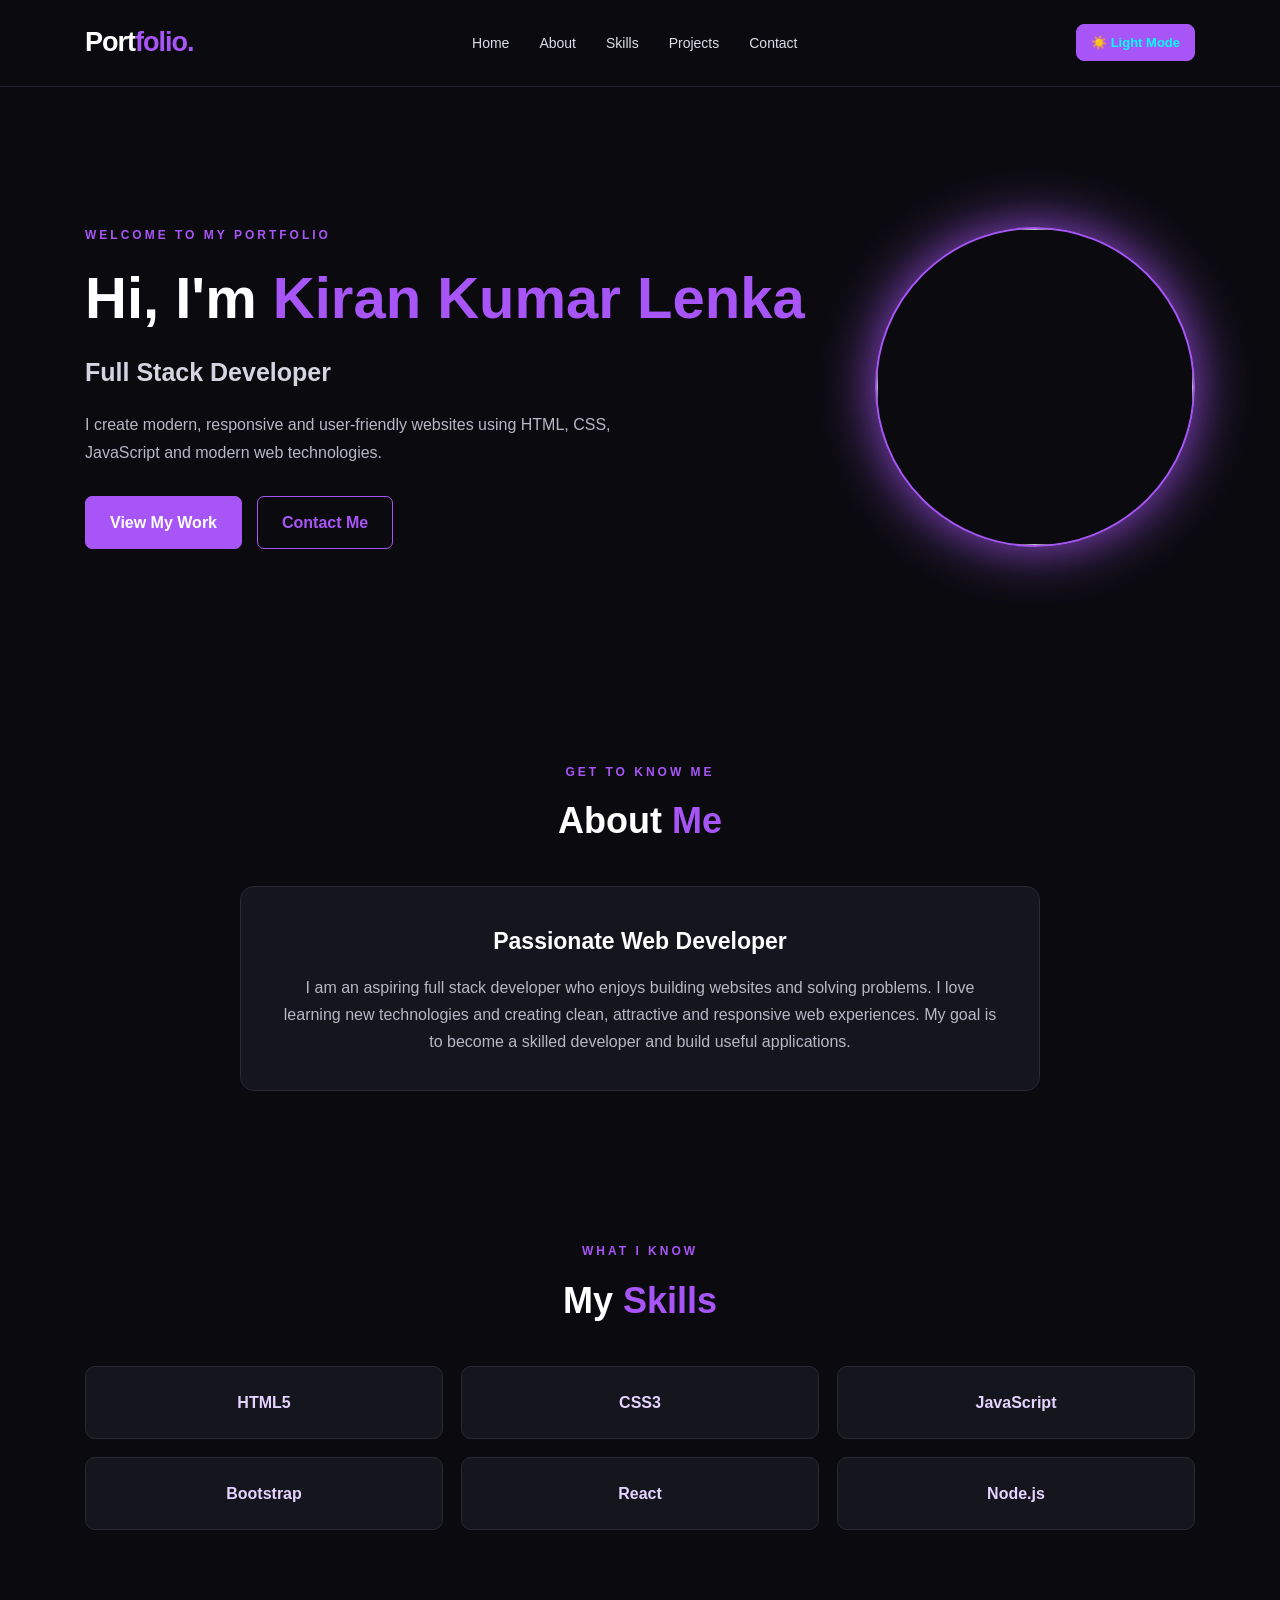
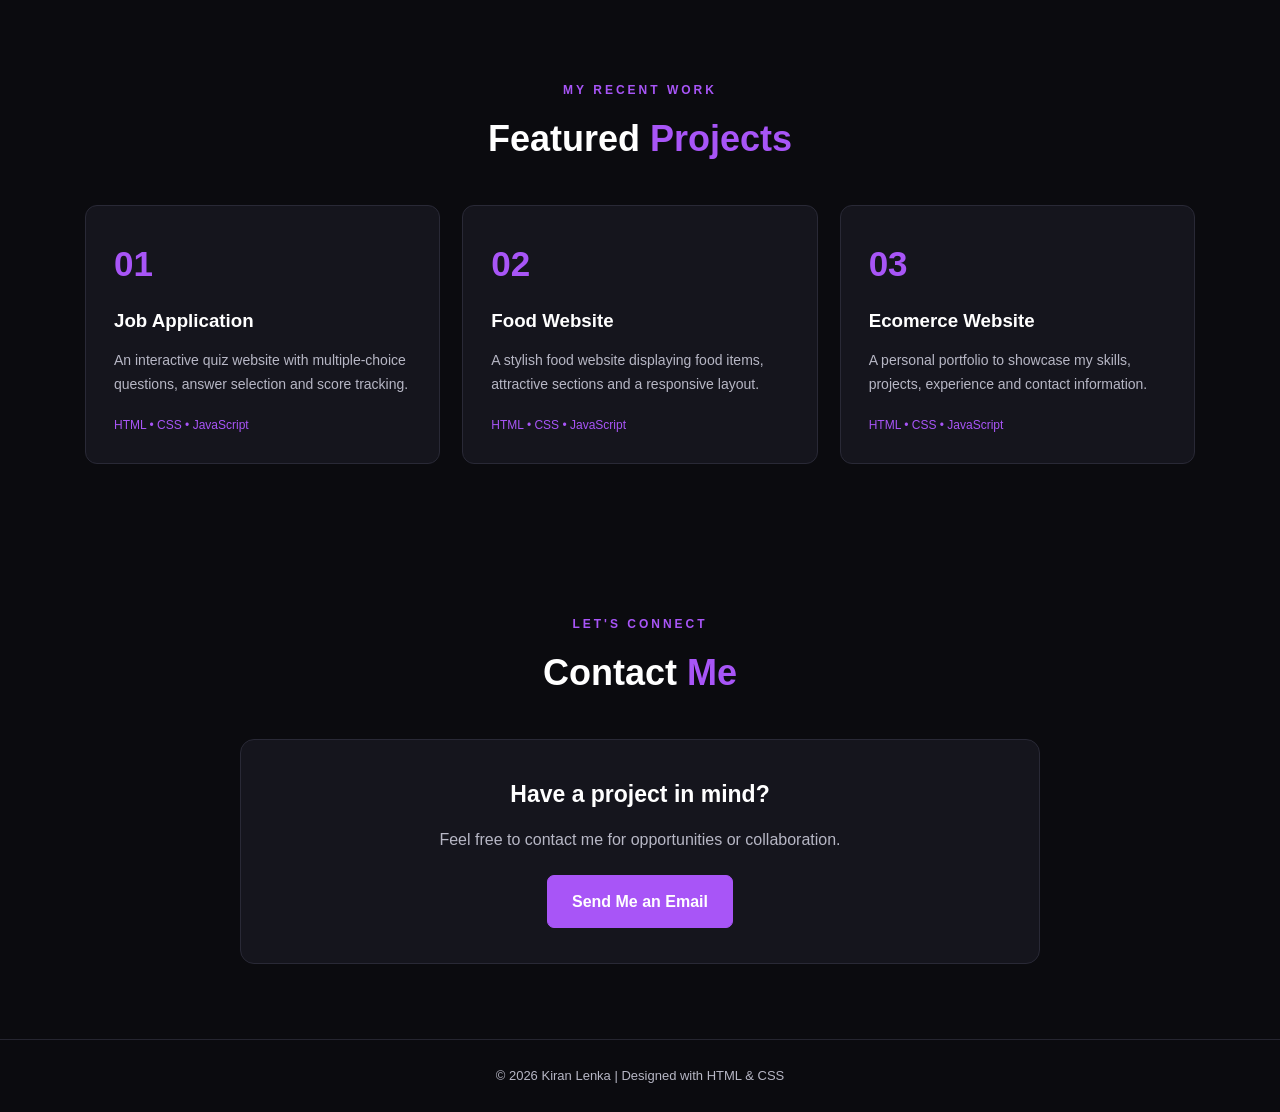
==== index.html @ eed83aa4 "Add files via upload" ====
<!DOCTYPE html>
<html lang="en">
<head>
    <meta charset="UTF-8">
    <meta name="viewport" content="width=device-width, initial-scale=1.0">
    <title>My Dark Portfolio</title>
    <link rel="stylesheet" href="portfolio.css">
</head>
<body>

    <!-- Navbar -->
    <header>

<nav class="navbar">
    <h2 class="logo">Port<span>folio.</span></h2>

    <ul class="nav-links">
        <li><a href="#home">Home</a></li>
        <li><a href="#about">About</a></li>
        <li><a href="#skills">Skills</a></li>
        <li><a href="#projects">Projects</a></li>
        <li><a href="#contact">Contact</a></li>
    </ul>

    <!-- Theme Toggle Button -->
    <button id="theme-toggle" class="theme-btn"
            aria-label="Switch to light mode">
        ☀️ Light Mode
    </button>
</nav>
    </header>

    <!-- Hero Section -->
    <section class="hero" id="home">
        <div class="hero-content">
            <p class="subtitle">WELCOME TO MY PORTFOLIO</p>

            <h1>Hi, I'm <span>Kiran Kumar Lenka</span></h1>

            <h2>Full Stack Developer</h2>

            <p class="description">
                I create modern, responsive and user-friendly
                websites using HTML, CSS, JavaScript and modern
                web technologies.
            </p>

            <div class="buttons">
                <a href="#projects" class="btn">View My Work</a>
                <a href="#contact" class="btn btn-outline">Contact Me</a>
            </div>
        </div>

        <div class="hero-image">        
                <img src="/online assigment/my dark img.png">
                </div>
            
        </div>
    </section>

    <!-- About Section -->
    <section class="section" id="about">
        <p class="section-subtitle">GET TO KNOW ME</p>
        <h2 class="section-title">About <span>Me</span></h2>

        <div class="about-card">
            <h3>Passionate Web Developer</h3>
            <p>
                I am an aspiring full stack developer who enjoys
                building websites and solving problems. I love
                learning new technologies and creating clean,
                attractive and responsive web experiences.
                My goal is to become a skilled developer and
                build useful applications.
            </p>
        </div>
    </section>

    <!-- Skills Section -->
    <section class="section" id="skills">
        <p class="section-subtitle">WHAT I KNOW</p>
        <h2 class="section-title">My <span>Skills</span></h2>

        <div class="skills-container">
            <div class="skill">HTML5</div>
            <div class="skill">CSS3</div>
            <div class="skill">JavaScript</div>
            <div class="skill">Bootstrap</div>
            <div class="skill">React</div>
            <div class="skill">Node.js</div>
        </div>
    </section>

    <!-- Projects Section -->
    <section class="section" id="projects">
        <p class="section-subtitle">MY RECENT WORK</p>
        <h2 class="section-title">Featured <span>Projects</span></h2>

        <div class="projects-container">

            <div class="project-card">
                <div class="project-number">01</div>
                <h3>Job Application</h3>
                <p>
                    An interactive quiz website with multiple-choice
                    questions, answer selection and score tracking.
                </p>
                <p class="tech">HTML • CSS • JavaScript</p></a>
            </div>

            <div class="project-card">
                <div class="project-number">02</div>
                <h3>Food Website</h3>
                <p>
                    A stylish food website displaying food items,
                    attractive sections and a responsive layout.
                </p>
                <p class="tech">HTML • CSS • JavaScript</p>
            </div>

       
            <a href="https://kiran0716.github.io/ecomerce" target="_blank" class="project-card">
                <div class="project-number">03</div>
                <h3>Ecomerce Website</h3>
                
                <p>
                    A personal portfolio to showcase my skills,
                    projects, experience and contact information.
                </p>
                <p class="tech">HTML • CSS • JavaScript </p></a>
                </div>

            </div>
    

        </div>
    </section>

    <!-- Contact Section -->
    <section class="section" id="contact">
        <p class="section-subtitle">LET'S CONNECT</p>
        <h2 class="section-title">Contact <span>Me</span></h2>

        <div class="contact-card">
            <h3>Have a project in mind?</h3>
            <p>Feel free to contact me for opportunities or collaboration.</p>

            <a href="mailto:yourmail@example.com" class="btn">
                Send Me an Email
            </a>
        </div>
    </section>

<script>
    const themeToggle = document.getElementById("theme-toggle");
    const body = document.body;

    // Load saved theme
    const savedTheme = localStorage.getItem("portfolio-theme");

    if (savedTheme === "light") {
        body.classList.add("light-mode");
    }

    // Update button text
    function updateThemeButton() {
        const isLight = body.classList.contains("light-mode");

        themeToggle.textContent = isLight
            ? "🌙 Dark Mode"
            : "☀️ Light Mode";

        themeToggle.setAttribute(
            "aria-label",
            isLight ? "Switch to dark mode" : "Switch to light mode"
        );
    }

    updateThemeButton();

    // Toggle theme on click
    themeToggle.addEventListener("click", function () {
        body.classList.toggle("light-mode");

        const theme = body.classList.contains("light-mode")
            ? "light"
            : "dark";

        localStorage.setItem("portfolio-theme", theme);

        updateThemeButton();
    });
</script>

    <!-- Footer -->
    <footer>
        <p>© 2026 Kiran Lenka | Designed with HTML & CSS</p>
    </footer>





    <!---live chat-->
    <!--Start of Tawk.to Script-->
<script type="text/javascript">
var Tawk_API=Tawk_API||{}, Tawk_LoadStart=new Date();
(function(){
var s1=document.createElement("script"),s0=document.getElementsByTagName("script")[0];
s1.async=true;
s1.src='https://embed.tawk.to/6ad1a7ea7238d234bfc8204c/1k51ffrlk';
s1.charset='UTF-8';
s1.setAttribute('crossorigin','*');
s0.parentNode.insertBefore(s1,s0);
})();
</script>
<!--End of Tawk.to Script-->

</body>
</html>
---- portfolio.css ----
* {
    margin: 0;
    padding: 0;
    box-sizing: border-box;
    scroll-behavior: smooth;
}

body {
    font-family: Arial, sans-serif;
    background: #0b0b0f;
    color: #ffffff;
    line-height: 1.7;
}
/* Theme Toggle Button */
.theme-btn {
    background: #a855f7;
    color: aqua;
    border: 1px solid #a855f7;
    padding: 10px 14px;
    border-radius: 8px;
    cursor: pointer;
    font-size: 13px;
    font-weight: bold;
    white-space: nowrap;
    transition: 0.3s;
}

.theme-btn:hover {
    background: #9333ea;
    transform: translateY(-2px);
}

/* Smooth Theme Transition */
body,
header,
.about-card,
.contact-card,
.skill,
.project-card {
    transition: background-color 0.3s ease,
                color 0.3s ease,
                border-color 0.3s ease;
}

/* Light Mode */
body.light-mode {
    background: aqua;
    color: #1e1e2f;
}

body.light-mode header {
    background: whitesmoke;
    border-bottom-color: #ddddE8;
}

body.light-mode .nav-links a {
    color: #333344;
}

body.light-mode .nav-links a:hover {
    color: #9333ea;
}

body.light-mode .hero h2 {
    color: #444455;
}

body.light-mode .description,
body.light-mode .about-card p,
body.light-mode .contact-card p,
body.light-mode .project-card p {
    color: #555566;
}

body.light-mode .about-card,
body.light-mode .contact-card,
body.light-mode .skill,
body.light-mode .project-card {
    background: #ffffff;
    border-color: #e0e0eb;
}

body.light-mode .skill {
    color: #7130b5;
}

body.light-mode .skill:hover {
    background: #f1e8fc;
    border-color: #a855f7;
}

body.light-mode .project-card:hover {
    border-color: #a855f7;
    box-shadow: 0 10px 30px #a855f722;
}

body.light-mode footer {
    border-top-color: #ddddE8;
    color: #555566;
}

/* Responsive Navbar */
@media (max-width: 768px) {
    .theme-btn {
        margin-top: 5px;
    }
}

/* Theme */
:root {
    --purple: #a855f7;
    --dark: #0b0b0f;
    --card: #15151d;
    --text: #b7b7c5;
}

/* Navbar */
header {
    background: #0b0b0f;
    border-bottom: 1px solid #252530;
    position: sticky;
    top: 0;
    z-index: 100;
}

.navbar {
    max-width: 1150px;
    margin: auto;
    padding: 20px;
    display: flex;
    justify-content: space-between;
    align-items: center;
}

.logo {
    font-size: 27px;
    letter-spacing: -1px;
}

.logo span,
.hero h1 span,
.section-title span {
    color: var(--purple);
}

.nav-links {
    display: flex;
    list-style: none;
    gap: 30px;
}

.nav-links a {
    color: #ddddE8;
    text-decoration: none;
    font-size: 14px;
    transition: 0.3s;
}

.nav-links a:hover {
    color: var(--purple);
}

/* Hero */
.hero {
    max-width: 1150px;
    min-height: 600px;
    margin: auto;
    padding: 80px 20px;
    display: flex;
    align-items: center;
    justify-content: space-between;
    gap: 50px;
}

.hero-content {
    flex: 1;
}

.subtitle,
.section-subtitle {
    color: var(--purple);
    font-size: 12px;
    font-weight: bold;
    letter-spacing: 3px;
}

.hero h1 {
    font-size: clamp(35px, 5vw, 58px);
    line-height: 1.2;
    margin: 18px 0;
}

.hero h2 {
    font-size: 25px;
    color: #d5d5e1;
    margin-bottom: 18px;
}

.description {
    color: var(--text);
    max-width: 530px;
    margin-bottom: 30px;
}

.buttons {
    display: flex;
    flex-wrap: wrap;
    gap: 15px;
}

.btn {
    display: inline-block;
    padding: 12px 24px;
    border-radius: 7px;
    background: var(--purple);
    color: white;
    text-decoration: none;
    font-weight: bold;
    border: 1px solid var(--purple);
    transition: 0.3s;
}

.btn:hover {
    background: #9333ea;
    transform: translateY(-3px);
}

.btn-outline {
    background: transparent;
    color: var(--purple);
}

.btn-outline:hover {
    background: var(--purple);
    color: white;
}

/* Hero graphic */
.hero-image {
 width: 320px;
 height: 320px;
 border-radius: 50%;
 overflow: hidden;
 border: 2px solid #a855f7;
 box-shadow: 0 0 55px rgba(168, 85, 247, 0.9);
}

.hero-image img{
    width: 100%;
    height: 100%;
    object-fit: cover;
    object-position: center;
    display: block;
}
/* Common Sections */
.section {
    max-width: 1150px;
    margin: auto;
    padding: 75px 20px;
    text-align: center;
}

.section-title {
    font-size: 36px;
    margin: 8px 0 35px;
}

.about-card,
.contact-card {
    background: var(--card);
    border: 1px solid #292936;
    border-radius: 14px;
    padding: 35px;
    max-width: 800px;
    margin: auto;
}

.about-card h3,
.contact-card h3 {
    font-size: 23px;
    margin-bottom: 12px;
}

.about-card p,
.contact-card p {
    color: var(--text);
}

.contact-card .btn {
    margin-top: 22px;
}

/* Skills */
.skills-container {
    display: grid;
    grid-template-columns: repeat(3, 1fr);
    gap: 18px;
}

.skill {
    padding: 22px;
    background: var(--card);
    border: 1px solid #292936;
    border-radius: 10px;
    color: #e5d4ff;
    font-weight: bold;
    transition: 0.3s;
}

.skill:hover {
    border-color: var(--purple);
    transform: translateY(-5px);
    background: #1e1529;
}

/* Projects */
.projects-container {
    display: grid;
    grid-template-columns: repeat(3, 1fr);
    gap: 22px;
    text-align: left;
}

.project-card {
    background: var(--card);
    border: 1px solid #292936;
    border-radius: 12px;
    padding: 28px;
    transition: 0.3s;
    text-decoration: none;
    
}

.project-card:hover {
    border-color: var(--purple);
    transform: translateY(-7px);
    box-shadow: 0 10px 30px #a855f71a;
}

.project-number {
    color: var(--purple);
    font-size: 35px;
    font-weight: bold;
    margin-bottom: 12px;
}

.project-card h3 {
    margin-bottom: 12px;
    color:white
}

.project-card p {
    color: var(--text);
    font-size: 14px;
}

.project-card .tech {
    color: var(--purple);
    margin-top: 18px;
    font-size: 12px;
}



/* Footer */
footer {
    border-top: 1px solid #252530;
    text-align: center;
    padding: 25px 15px;
    color: var(--text);
    font-size: 13px;
}

/* Responsive Design */
@media (max-width: 768px) {
    .navbar {
        flex-direction: column;
        gap: 15px;
    }

    .nav-links {
        justify-content: center;
        flex-wrap: wrap;
        gap: 15px;
    }

    .hero {
        flex-direction: column-reverse;
        text-align: center;
        padding-top: 50px;
    }

    .hero-image {
        flex-basis: auto;
    }

    .circle {
        width: 200px;
        height: 200px;
    }

    .code-icon {
        font-size: 65px;
    }

    .description {
        margin-left: auto;
        margin-right: auto;
    }

    .buttons {
        justify-content: center;
    }

    .skills-container {
        grid-template-columns: repeat(2, 1fr);
    }

    .projects-container {
        grid-template-columns: 1fr;
    }
}

@media (max-width: 400px) {
    .nav-links {
        gap: 10px;
    }

    .nav-links a {
        font-size: 12px;
    }

    .skills-container {
        grid-template-columns: 1fr;
    }

    .section-title {
        font-size: 30px;
    }
}
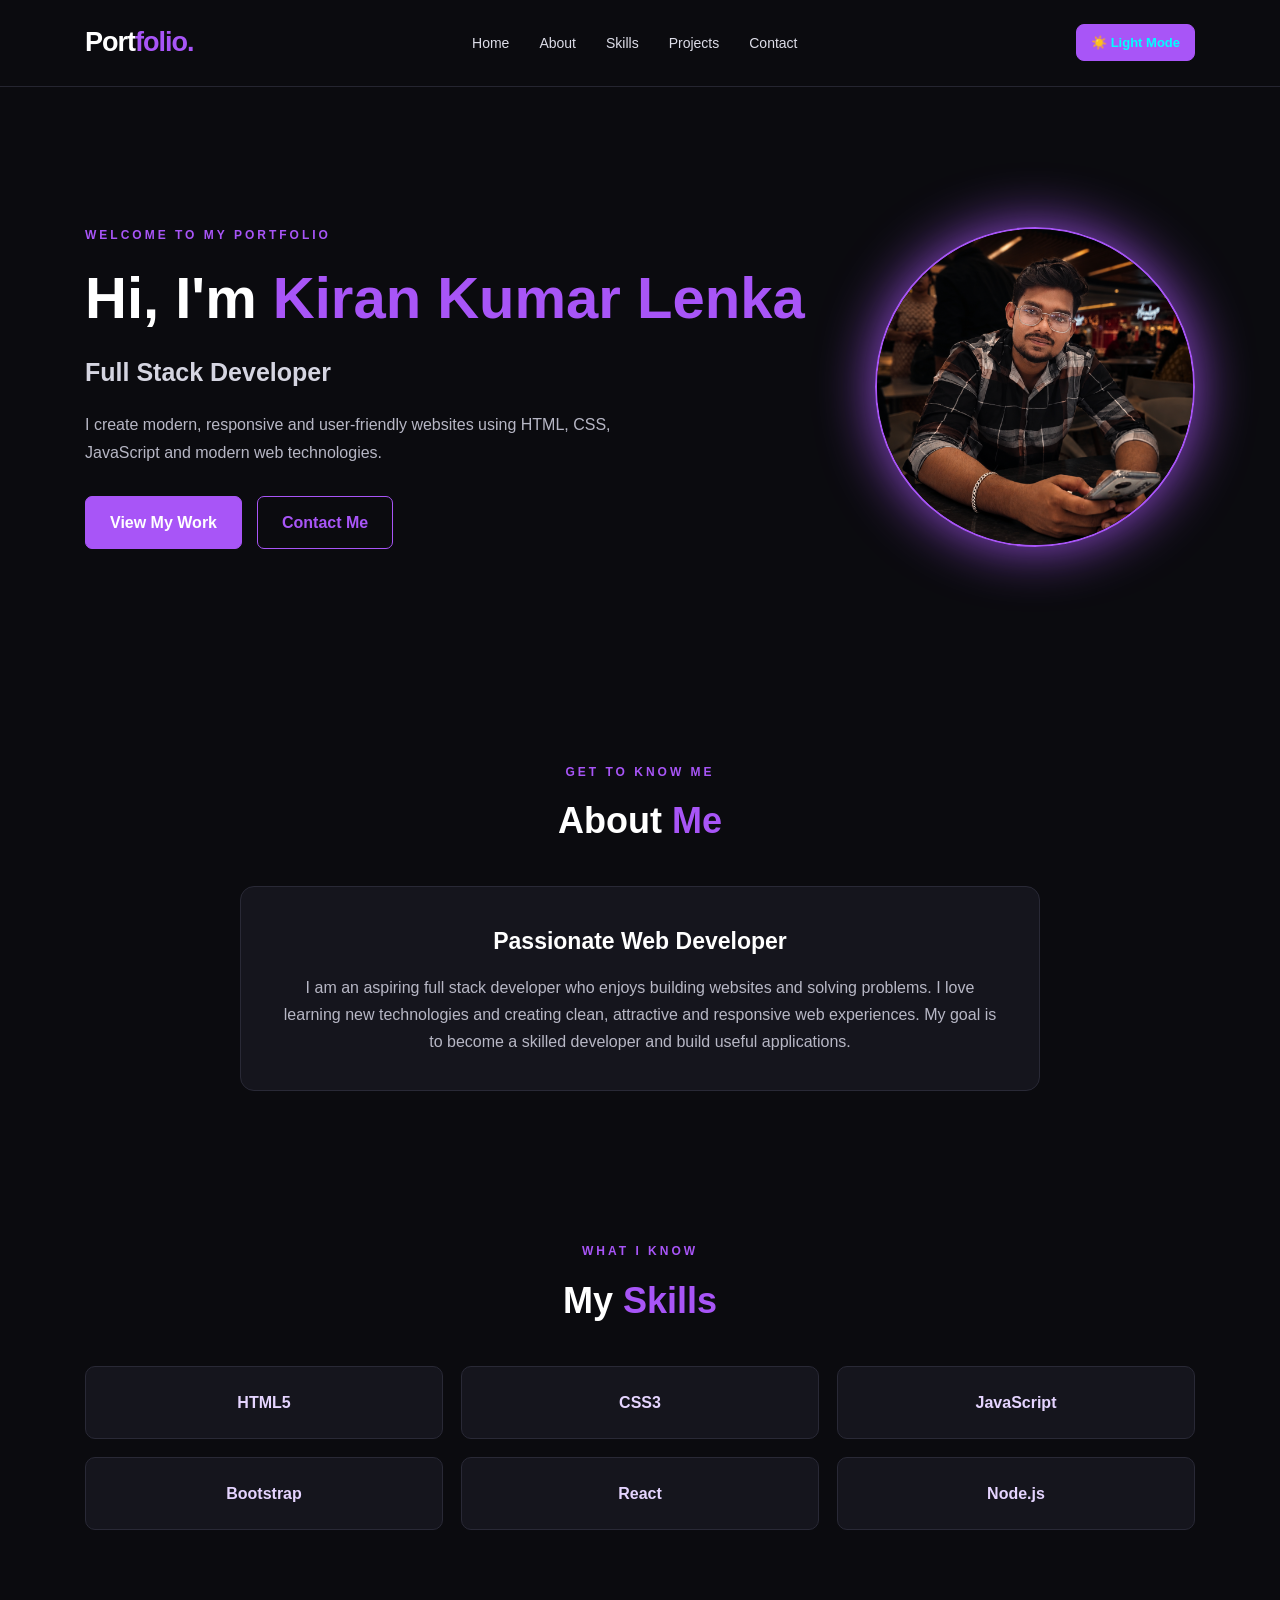
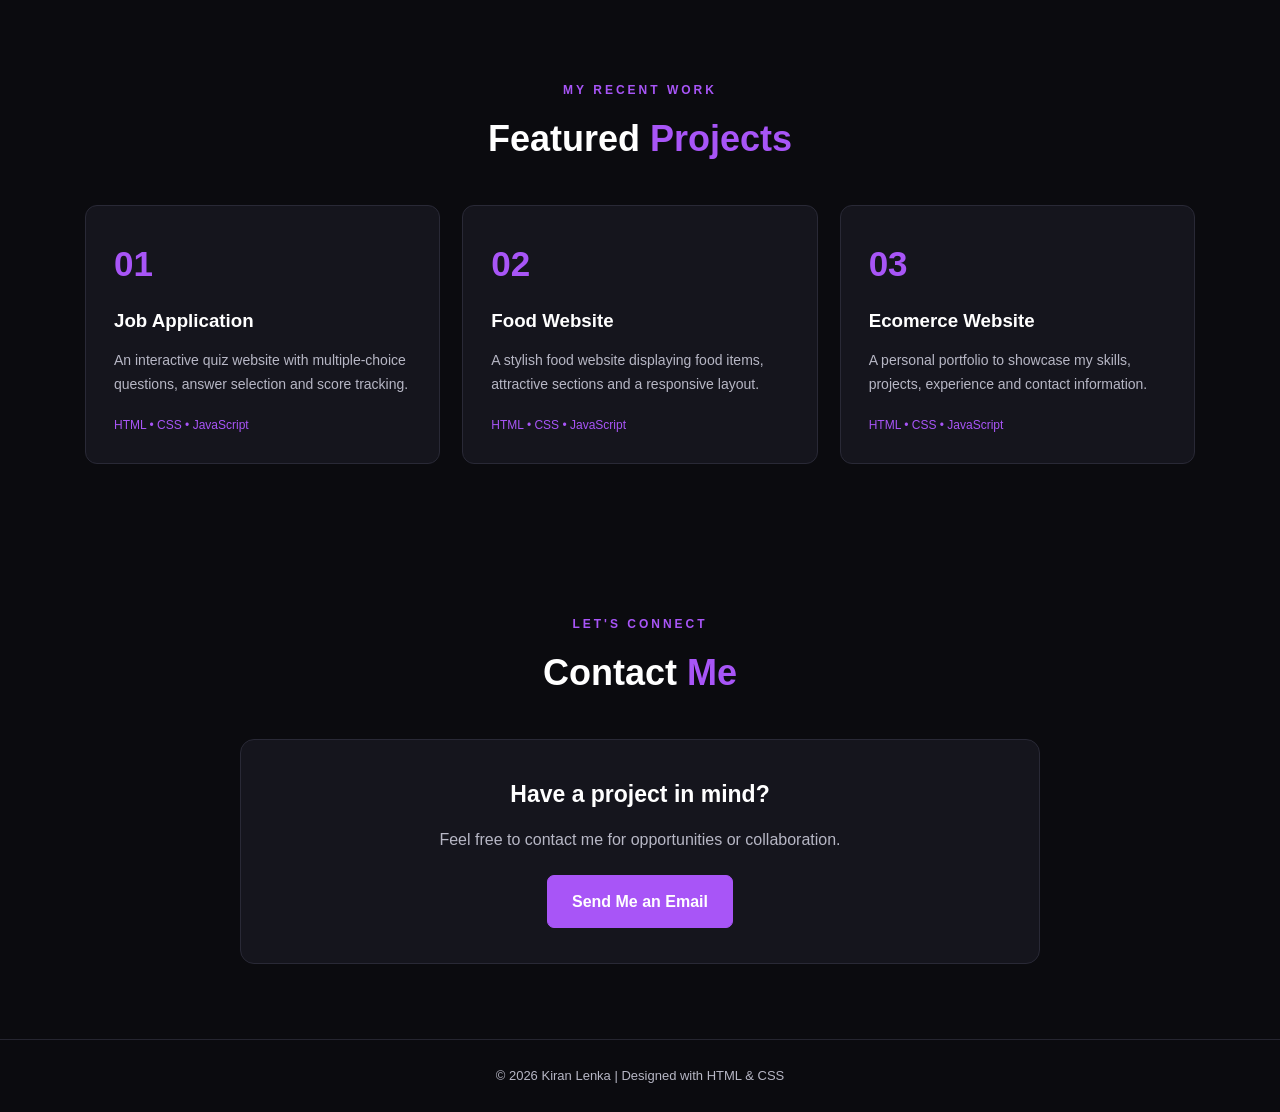
==== commit 12331e69: "Update index.html" ====
--- a/index.html
+++ b/index.html
@@ -53,7 +53,7 @@
         </div>
 
         <div class="hero-image">        
-                <img src="/online assigment/my dark img.png">
+                <img src="my dark img.png">
                 </div>
             
         </div>
@@ -218,4 +218,4 @@
 <!--End of Tawk.to Script-->
 
 </body>
-</html>+</html>
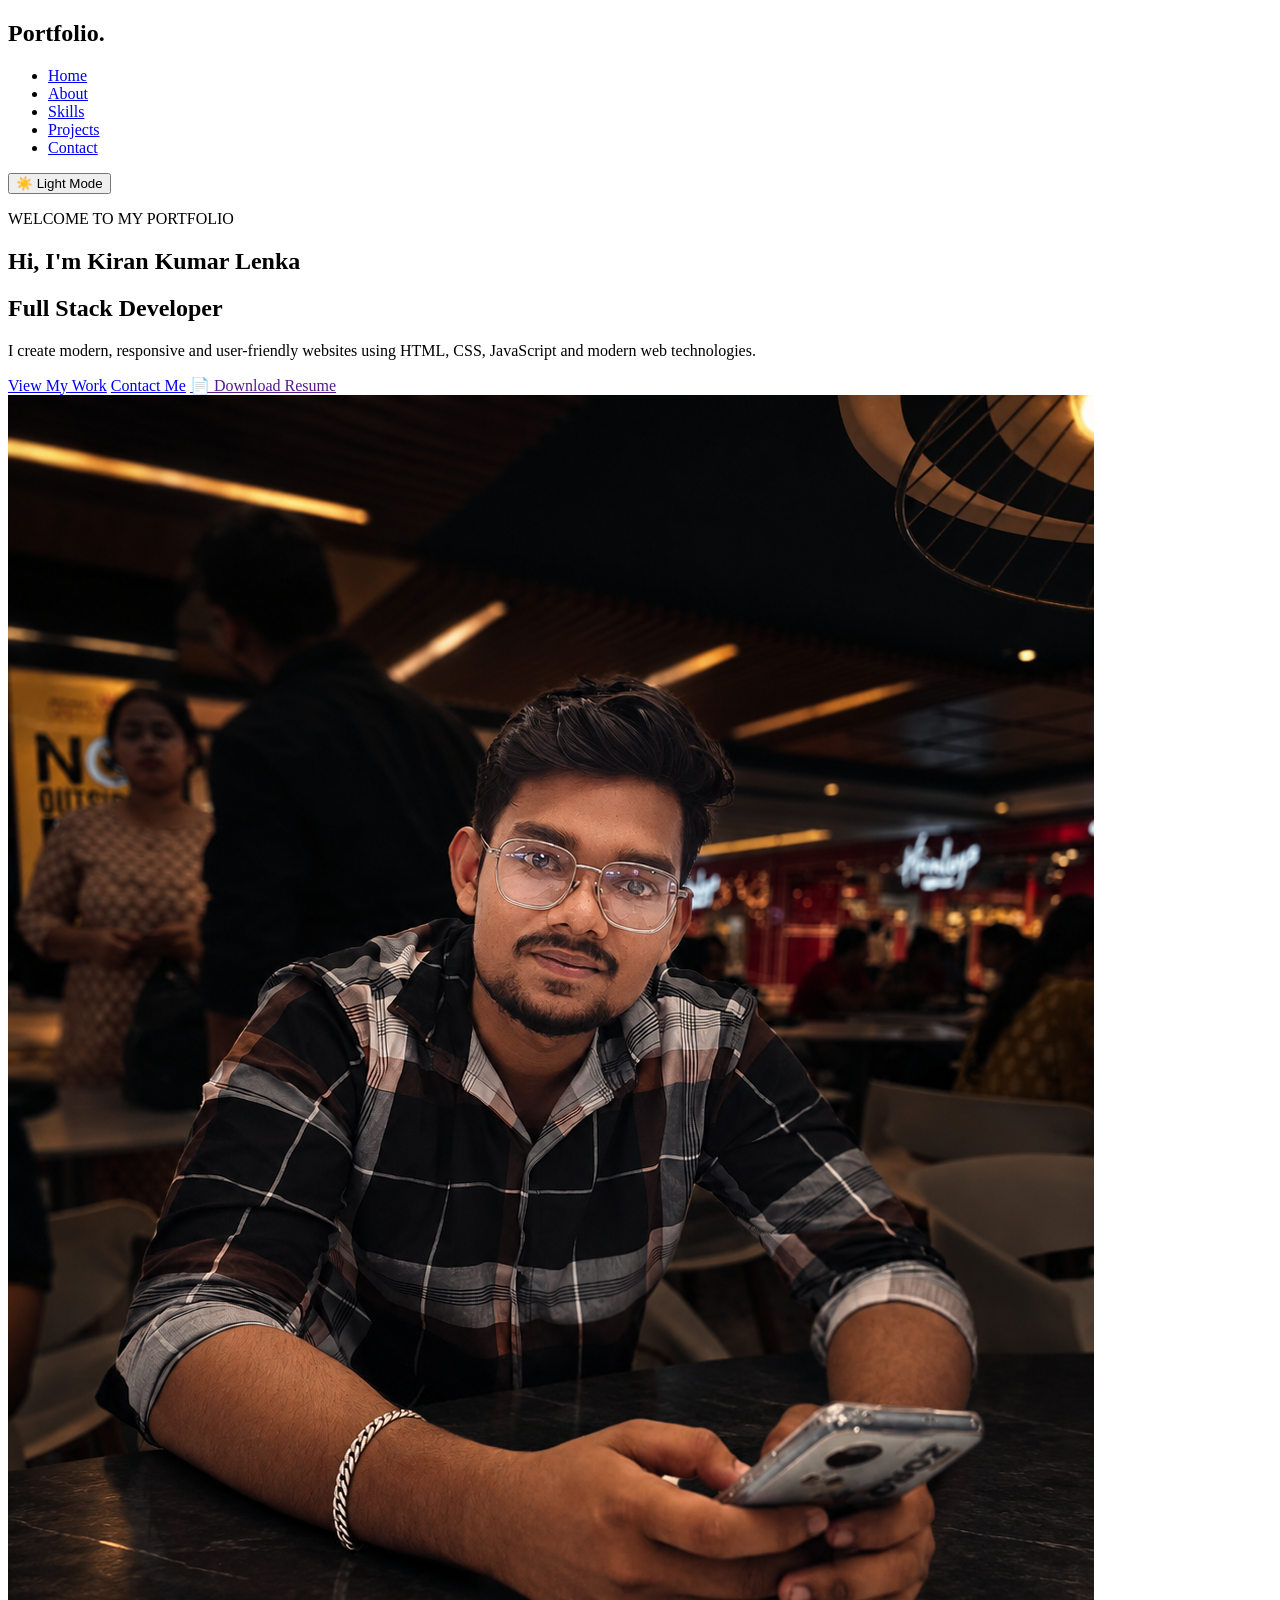
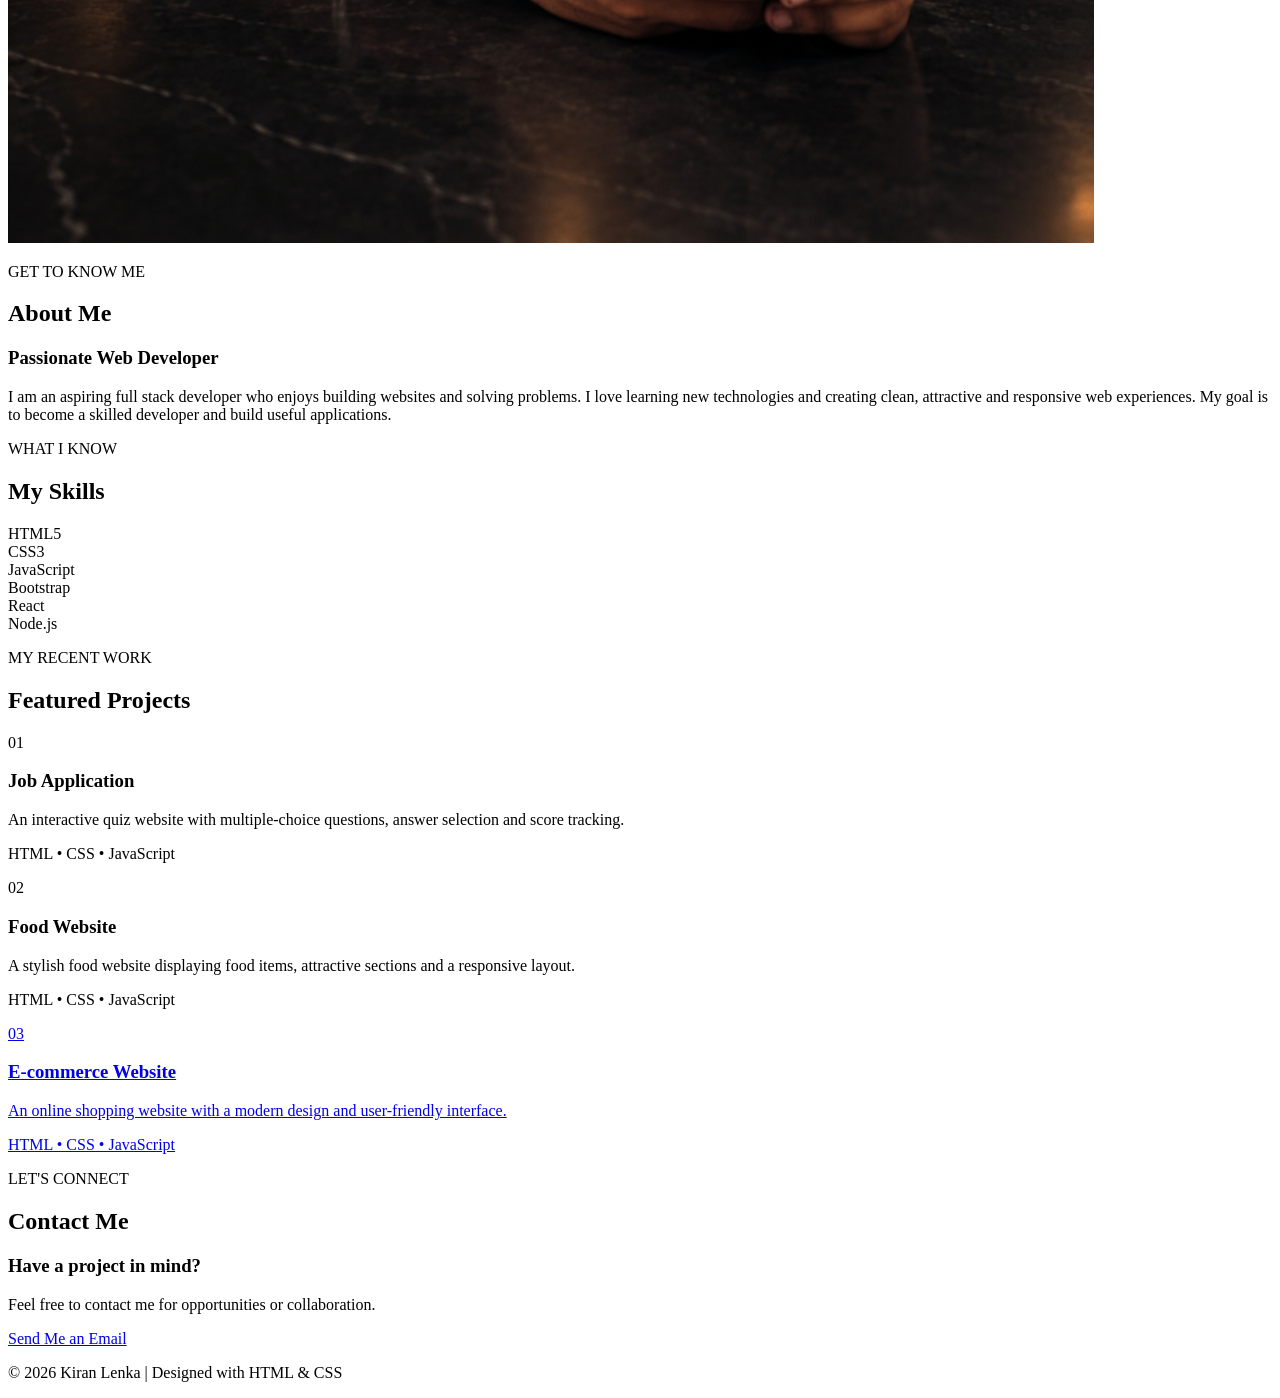
==== commit 50b9e6ce: "Update index.html add resume" ====
--- a/index.html
+++ b/index.html
@@ -5,30 +5,31 @@
     <meta charset="UTF-8">
     <meta name="viewport" content="width=device-width, initial-scale=1.0">
     <title>My Dark Portfolio</title>
-    <link rel="stylesheet" href="portfolio.css">
+
+    <link rel="stylesheet" href="styles.css">
+    <link rel="icon" href="my dark img.png">
 </head>
 <body>
 
     <!-- Navbar -->
     <header>
-
-<nav class="navbar">
-    <h2 class="logo">Port<span>folio.</span></h2>
-
-    <ul class="nav-links">
-        <li><a href="#home">Home</a></li>
-        <li><a href="#about">About</a></li>
-        <li><a href="#skills">Skills</a></li>
-        <li><a href="#projects">Projects</a></li>
-        <li><a href="#contact">Contact</a></li>
-    </ul>
-
-    <!-- Theme Toggle Button -->
-    <button id="theme-toggle" class="theme-btn"
-            aria-label="Switch to light mode">
-        ☀️ Light Mode
-    </button>
-</nav>
+        <nav class="navbar">
+            <h2 class="logo">Port<span>folio.</span></h2>
+
+            <ul class="nav-links">
+                <li><a href="#home">Home</a></li>
+                <li><a href="#about">About</a></li>
+                <li><a href="#skills">Skills</a></li>
+                <li><a href="#projects">Projects</a></li>
+                <li><a href="#contact">Contact</a></li>
+            </ul>
+
+            <!-- Theme Toggle Button -->
+            <button id="theme-toggle" class="theme-btn"
+                    aria-label="Switch to light mode">
+                ☀️ Light Mode
+            </button>
+        </nav>
     </header>
 
     <!-- Hero Section -->
@@ -48,14 +49,19 @@
 
             <div class="buttons">
                 <a href="#projects" class="btn">View My Work</a>
+
                 <a href="#contact" class="btn btn-outline">Contact Me</a>
+
+                <!-- Resume Download Button -->
+                <a href="" download="kiran update resume.pdf"
+                   class="btn resume-btn">
+                    📄 Download Resume
+                </a>
             </div>
         </div>
 
-        <div class="hero-image">        
-                <img src="my dark img.png">
-                </div>
-            
+        <div class="hero-image">
+            <img src="my dark img.png" alt="Kiran's Profile Photo">
         </div>
     </section>
 
@@ -99,6 +105,7 @@
 
         <div class="projects-container">
 
+            <!-- Project 1 -->
             <div class="project-card">
                 <div class="project-number">01</div>
                 <h3>Job Application</h3>
@@ -106,9 +113,10 @@
                     An interactive quiz website with multiple-choice
                     questions, answer selection and score tracking.
                 </p>
-                <p class="tech">HTML • CSS • JavaScript</p></a>
+                <p class="tech">HTML • CSS • JavaScript</p>
             </div>
 
+            <!-- Project 2 -->
             <div class="project-card">
                 <div class="project-number">02</div>
                 <h3>Food Website</h3>
@@ -119,20 +127,20 @@
                 <p class="tech">HTML • CSS • JavaScript</p>
             </div>
 
-       
-            <a href="https://kiran0716.github.io/ecomerce" target="_blank" class="project-card">
+            <!-- Project 3 -->
+            <a href="https://kiran0716.github.io/ecomerce"
+               target="_blank"
+               rel="noopener noreferrer"
+               class="project-card">
+
                 <div class="project-number">03</div>
-                <h3>Ecomerce Website</h3>
-                
+                <h3>E-commerce Website</h3>
                 <p>
-                    A personal portfolio to showcase my skills,
-                    projects, experience and contact information.
+                    An online shopping website with a modern design
+                    and user-friendly interface.
                 </p>
-                <p class="tech">HTML • CSS • JavaScript </p></a>
-                </div>
-
-            </div>
-    
+                <p class="tech">HTML • CSS • JavaScript</p>
+            </a>
 
         </div>
     </section>
@@ -152,70 +160,70 @@
         </div>
     </section>
 
-<script>
-    const themeToggle = document.getElementById("theme-toggle");
-    const body = document.body;
-
-    // Load saved theme
-    const savedTheme = localStorage.getItem("portfolio-theme");
-
-    if (savedTheme === "light") {
-        body.classList.add("light-mode");
-    }
-
-    // Update button text
-    function updateThemeButton() {
-        const isLight = body.classList.contains("light-mode");
-
-        themeToggle.textContent = isLight
-            ? "🌙 Dark Mode"
-            : "☀️ Light Mode";
-
-        themeToggle.setAttribute(
-            "aria-label",
-            isLight ? "Switch to dark mode" : "Switch to light mode"
-        );
-    }
-
-    updateThemeButton();
-
-    // Toggle theme on click
-    themeToggle.addEventListener("click", function () {
-        body.classList.toggle("light-mode");
-
-        const theme = body.classList.contains("light-mode")
-            ? "light"
-            : "dark";
-
-        localStorage.setItem("portfolio-theme", theme);
+    <!-- Dark / Light Mode Script -->
+    <script>
+        const themeToggle = document.getElementById("theme-toggle");
+        const body = document.body;
+
+        // Load saved theme
+        const savedTheme = localStorage.getItem("portfolio-theme");
+
+        if (savedTheme === "light") {
+            body.classList.add("light-mode");
+        }
+
+        // Update button text
+        function updateThemeButton() {
+            const isLight = body.classList.contains("light-mode");
+
+            themeToggle.textContent = isLight
+                ? "🌙 Dark Mode"
+                : "☀️ Light Mode";
+
+            themeToggle.setAttribute(
+                "aria-label",
+                isLight ? "Switch to dark mode" : "Switch to light mode"
+            );
+        }
 
         updateThemeButton();
-    });
-</script>
+
+        // Toggle theme on click
+        themeToggle.addEventListener("click", function () {
+            body.classList.toggle("light-mode");
+
+            const theme = body.classList.contains("light-mode")
+                ? "light"
+                : "dark";
+
+            localStorage.setItem("portfolio-theme", theme);
+
+            updateThemeButton();
+        });
+    </script>
 
     <!-- Footer -->
     <footer>
         <p>© 2026 Kiran Lenka | Designed with HTML & CSS</p>
     </footer>
 
-
-
-
-
-    <!---live chat-->
-    <!--Start of Tawk.to Script-->
-<script type="text/javascript">
-var Tawk_API=Tawk_API||{}, Tawk_LoadStart=new Date();
-(function(){
-var s1=document.createElement("script"),s0=document.getElementsByTagName("script")[0];
-s1.async=true;
-s1.src='https://embed.tawk.to/6ad1a7ea7238d234bfc8204c/1k51ffrlk';
-s1.charset='UTF-8';
-s1.setAttribute('crossorigin','*');
-s0.parentNode.insertBefore(s1,s0);
-})();
-</script>
-<!--End of Tawk.to Script-->
+    <!-- Live Chat (Tawk.to) -->
+    <script type="text/javascript">
+        var Tawk_API = Tawk_API || {},
+            Tawk_LoadStart = new Date();
+
+        (function () {
+            var s1 = document.createElement("script"),
+                s0 = document.getElementsByTagName("script")[0];
+
+            s1.async = true;
+            s1.src = 'https://embed.tawk.to/6ad1a7ea7238d234bfc8204c/1k51ffrlk';
+            s1.charset = 'UTF-8';
+            s1.setAttribute('crossorigin', '*');
+
+            s0.parentNode.insertBefore(s1, s0);
+        })();
+    </script>
 
 </body>
 </html>
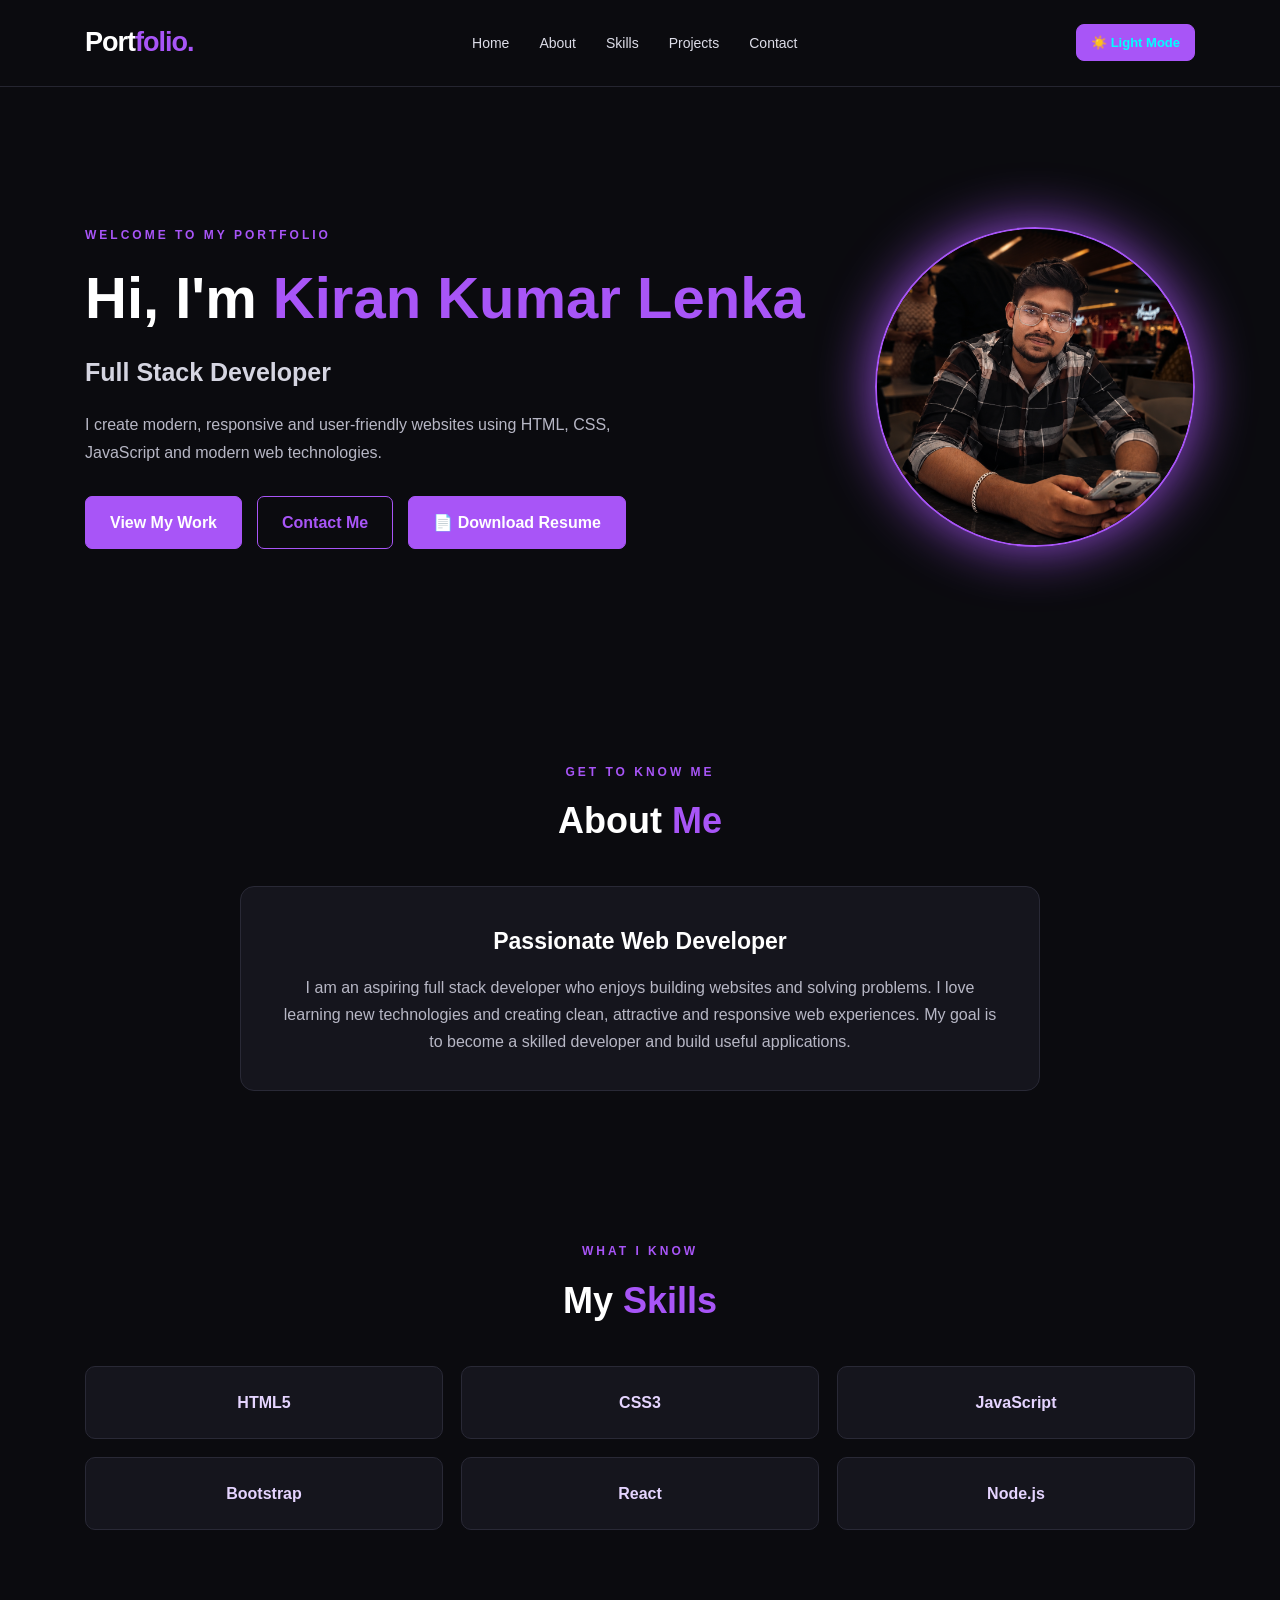
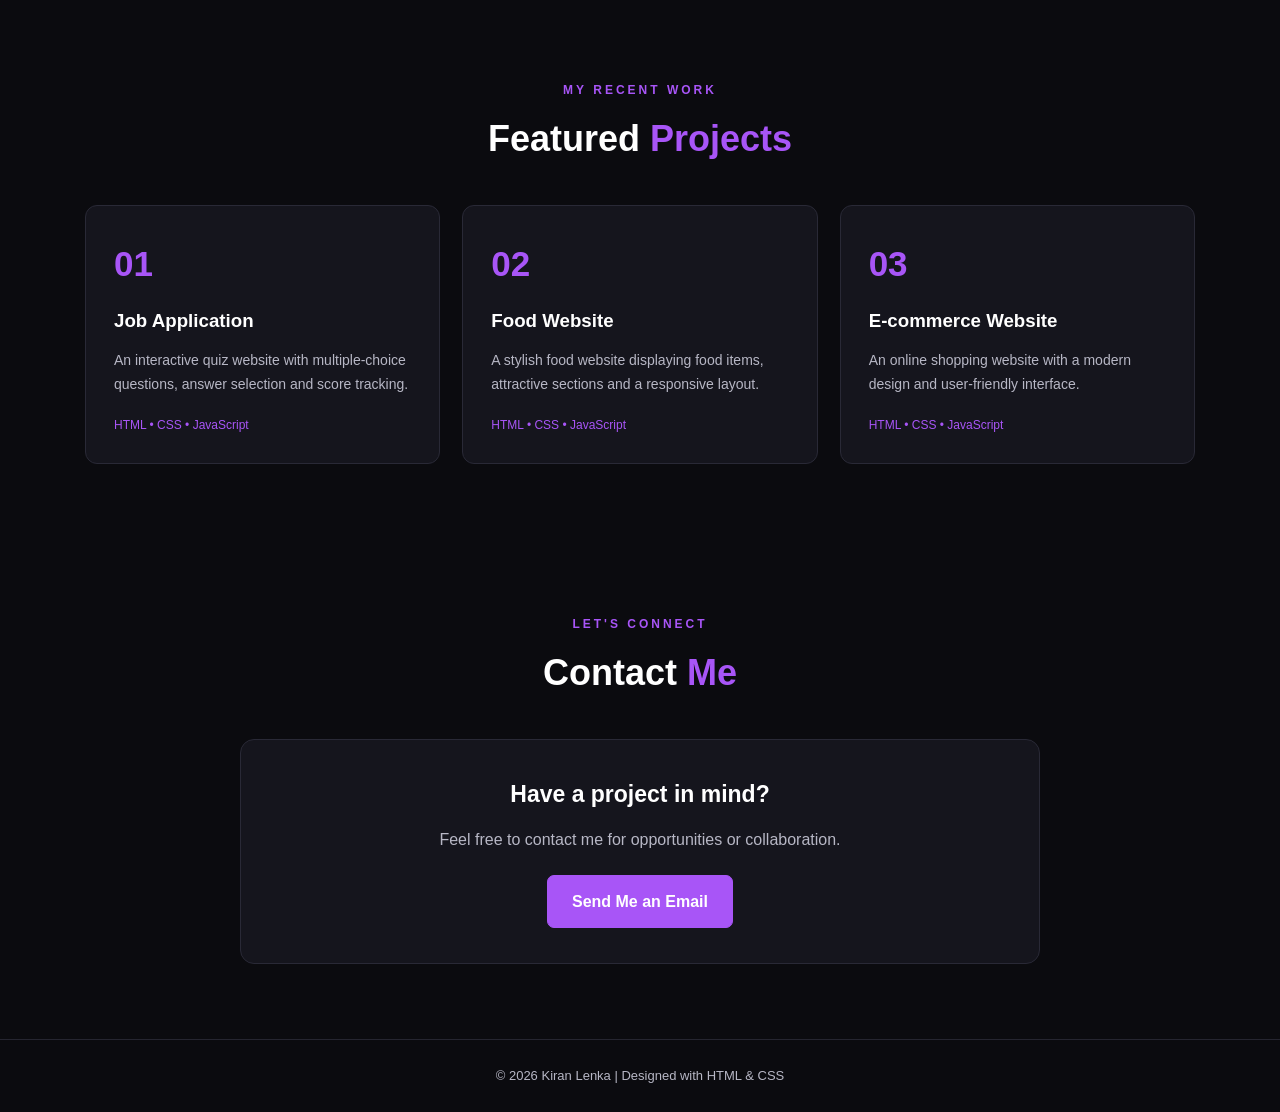
==== commit 904cf319: "Update index.html" ====
--- a/index.html
+++ b/index.html
@@ -6,7 +6,7 @@
     <meta name="viewport" content="width=device-width, initial-scale=1.0">
     <title>My Dark Portfolio</title>
 
-    <link rel="stylesheet" href="styles.css">
+    <link rel="stylesheet" href="portfolio.css">
     <link rel="icon" href="my dark img.png">
 </head>
 <body>
--- a/portfolio.css
+++ b/portfolio.css
@@ -0,0 +1,451 @@
+
+* {
+    margin: 0;
+    padding: 0;
+    box-sizing: border-box;
+    scroll-behavior: smooth;
+}
+
+body {
+    font-family: Arial, sans-serif;
+    background: #0b0b0f;
+    color: #ffffff;
+    line-height: 1.7;
+}
+/* Theme Toggle Button */
+.theme-btn {
+    background: #a855f7;
+    color: aqua;
+    border: 1px solid #a855f7;
+    padding: 10px 14px;
+    border-radius: 8px;
+    cursor: pointer;
+    font-size: 13px;
+    font-weight: bold;
+    white-space: nowrap;
+    transition: 0.3s;
+}
+
+.theme-btn:hover {
+    background: #9333ea;
+    transform: translateY(-2px);
+}
+
+/* Smooth Theme Transition */
+body,
+header,
+.about-card,
+.contact-card,
+.skill,
+.project-card {
+    transition: background-color 0.3s ease,
+                color 0.3s ease,
+                border-color 0.3s ease;
+}
+
+/* Light Mode */
+body.light-mode {
+    background: aqua;
+    color: #1e1e2f;
+}
+
+body.light-mode header {
+    background: whitesmoke;
+    border-bottom-color: #ddddE8;
+}
+
+body.light-mode .nav-links a {
+    color: #333344;
+}
+
+body.light-mode .nav-links a:hover {
+    color: #9333ea;
+}
+
+body.light-mode .hero h2 {
+    color: #444455;
+}
+
+body.light-mode .description,
+body.light-mode .about-card p,
+body.light-mode .contact-card p,
+body.light-mode .project-card p {
+    color: #555566;
+}
+
+body.light-mode .about-card,
+body.light-mode .contact-card,
+body.light-mode .skill,
+body.light-mode .project-card {
+    background: #ffffff;
+    border-color: #e0e0eb;
+}
+
+body.light-mode .skill {
+    color: #7130b5;
+}
+
+body.light-mode .skill:hover {
+    background: #f1e8fc;
+    border-color: #a855f7;
+}
+
+body.light-mode .project-card:hover {
+    border-color: #a855f7;
+    box-shadow: 0 10px 30px #a855f722;
+}
+
+body.light-mode footer {
+    border-top-color: #ddddE8;
+    color: #555566;
+}
+
+/* Responsive Navbar */
+@media (max-width: 768px) {
+    .theme-btn {
+        margin-top: 5px;
+    }
+}
+
+/* Theme */
+:root {
+    --purple: #a855f7;
+    --dark: #0b0b0f;
+    --card: #15151d;
+    --text: #b7b7c5;
+}
+
+/* Navbar */
+header {
+    background: #0b0b0f;
+    border-bottom: 1px solid #252530;
+    position: sticky;
+    top: 0;
+    z-index: 100;
+}
+
+.navbar {
+    max-width: 1150px;
+    margin: auto;
+    padding: 20px;
+    display: flex;
+    justify-content: space-between;
+    align-items: center;
+}
+
+.logo {
+    font-size: 27px;
+    letter-spacing: -1px;
+}
+
+.logo span,
+.hero h1 span,
+.section-title span {
+    color: var(--purple);
+}
+
+.nav-links {
+    display: flex;
+    list-style: none;
+    gap: 30px;
+}
+
+.nav-links a {
+    color: #ddddE8;
+    text-decoration: none;
+    font-size: 14px;
+    transition: 0.3s;
+}
+
+.nav-links a:hover {
+    color: var(--purple);
+}
+
+/* Hero */
+.hero {
+    max-width: 1150px;
+    min-height: 600px;
+    margin: auto;
+    padding: 80px 20px;
+    display: flex;
+    align-items: center;
+    justify-content: space-between;
+    gap: 50px;
+}
+
+.hero-content {
+    flex: 1;
+}
+
+.subtitle,
+.section-subtitle {
+    color: var(--purple);
+    font-size: 12px;
+    font-weight: bold;
+    letter-spacing: 3px;
+}
+
+.hero h1 {
+    font-size: clamp(35px, 5vw, 58px);
+    line-height: 1.2;
+    margin: 18px 0;
+}
+
+.hero h2 {
+    font-size: 25px;
+    color: #d5d5e1;
+    margin-bottom: 18px;
+}
+
+.description {
+    color: var(--text);
+    max-width: 530px;
+    margin-bottom: 30px;
+}
+
+.buttons {
+    display: flex;
+    flex-wrap: wrap;
+    gap: 15px;
+}
+
+.btn {
+    display: inline-block;
+    padding: 12px 24px;
+    border-radius: 7px;
+    background: var(--purple);
+    color: white;
+    text-decoration: none;
+    font-weight: bold;
+    border: 1px solid var(--purple);
+    transition: 0.3s;
+}
+
+.btn:hover {
+    background: #9333ea;
+    transform: translateY(-3px);
+}
+
+.btn-outline {
+    background: transparent;
+    color: var(--purple);
+}
+
+.btn-outline:hover {
+    background: var(--purple);
+    color: white;
+}
+
+/* Hero graphic */
+.hero-image {
+ width: 320px;
+ height: 320px;
+ border-radius: 50%;
+ overflow: hidden;
+ border: 2px solid #a855f7;
+ box-shadow: 0 0 55px rgba(168, 85, 247, 0.9);
+}
+
+.hero-image img{
+    width: 100%;
+    height: 100%;
+    object-fit: cover;
+    object-position: center;
+    display: block;
+}
+/* Common Sections */
+.section {
+    max-width: 1150px;
+    margin: auto;
+    padding: 75px 20px;
+    text-align: center;
+}
+
+.section-title {
+    font-size: 36px;
+    margin: 8px 0 35px;
+}
+
+.about-card,
+.contact-card {
+    background: var(--card);
+    border: 1px solid #292936;
+    border-radius: 14px;
+    padding: 35px;
+    max-width: 800px;
+    margin: auto;
+}
+
+.about-card h3,
+.contact-card h3 {
+    font-size: 23px;
+    margin-bottom: 12px;
+}
+
+.about-card p,
+.contact-card p {
+    color: var(--text);
+}
+
+.contact-card .btn {
+    margin-top: 22px;
+}
+
+/* Skills */
+.skills-container {
+    display: grid;
+    grid-template-columns: repeat(3, 1fr);
+    gap: 18px;
+}
+
+.skill {
+    padding: 22px;
+    background: var(--card);
+    border: 1px solid #292936;
+    border-radius: 10px;
+    color: #e5d4ff;
+    font-weight: bold;
+    transition: 0.3s;
+}
+
+.skill:hover {
+    border-color: var(--purple);
+    transform: translateY(-5px);
+    background: #1e1529;
+}
+
+/* Projects */
+.projects-container {
+    display: grid;
+    grid-template-columns: repeat(3, 1fr);
+    gap: 22px;
+    text-align: left;
+}
+
+.project-card {
+    background: var(--card);
+    border: 1px solid #292936;
+    border-radius: 12px;
+    padding: 28px;
+    transition: 0.3s;
+    text-decoration: none;
+    
+}
+
+.project-card:hover {
+    border-color: var(--purple);
+    transform: translateY(-7px);
+    box-shadow: 0 10px 30px #a855f71a;
+}
+
+.project-number {
+    color: var(--purple);
+    font-size: 35px;
+    font-weight: bold;
+    margin-bottom: 12px;
+}
+
+.project-card h3 {
+    margin-bottom: 12px;
+    color:white
+}
+
+.project-card p {
+    color: var(--text);
+    font-size: 14px;
+}
+
+.project-card .tech {
+    color: var(--purple);
+    margin-top: 18px;
+    font-size: 12px;
+}
+
+
+
+/* Footer */
+footer {
+    border-top: 1px solid #252530;
+    text-align: center;
+    padding: 25px 15px;
+    color: var(--text);
+    font-size: 13px;
+}
+
+/* Responsive Design */
+@media (max-width: 768px) {
+    .navbar {
+        flex-direction: column;
+        gap: 15px;
+    }
+
+    .nav-links {
+        justify-content: center;
+        flex-wrap: wrap;
+        gap: 15px;
+    }
+
+    .hero {
+        flex-direction: column-reverse;
+        text-align: center;
+        padding-top: 50px;
+    }
+
+    .hero-image {
+        flex-basis: auto;
+    }
+
+    .circle {
+        width: 200px;
+        height: 200px;
+    }
+
+    .code-icon {
+        font-size: 65px;
+    }
+
+    .description {
+        margin-left: auto;
+        margin-right: auto;
+    }
+
+    .buttons {
+        justify-content: center;
+    }
+
+    .skills-container {
+        grid-template-columns: repeat(2, 1fr);
+    }
+
+    .projects-container {
+        grid-template-columns: 1fr;
+    }
+}
+.buttons .btn {
+    display: inline-block;
+    text-decoration: none;
+    cursor: pointer;
+    transition: 0.3s ease;
+}
+
+.buttons .btn:hover {
+    transform: translateY(-3px);
+}
+
+@media (max-width: 400px) {
+    .nav-links {
+        gap: 10px;
+    }
+
+    .nav-links a {
+        font-size: 12px;
+    }
+
+    .skills-container {
+        grid-template-columns: 1fr;
+    }
+
+    .section-title {
+        font-size: 30px;
+    }
+}
